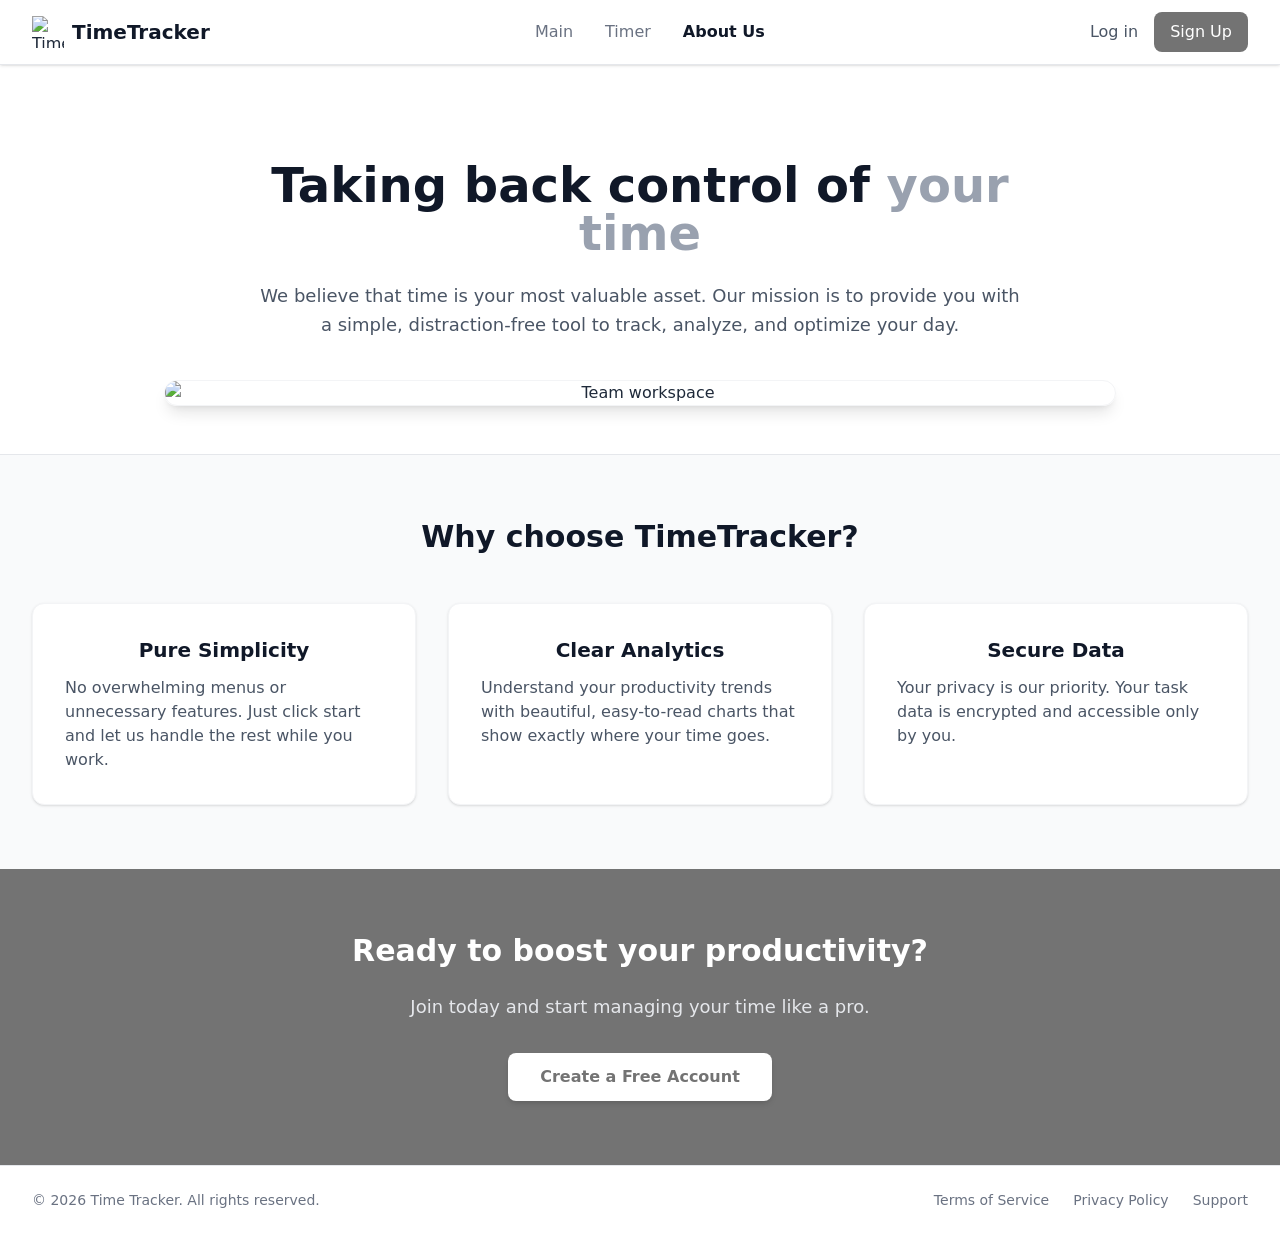
==== about.html @ df1590a4 "Adding files" ====
<!DOCTYPE html>
<html lang="en">
<head>
    <meta charset="UTF-8">
    <meta name="viewport" content="width=device-width, initial-scale=1.0">
    <title>About Us - Time Tracker</title>
    <link href="./output.css" rel="stylesheet">
</head>
<body class="bg-gray-50 flex flex-col min-h-screen text-gray-800">

    <header class="bg-white border-b border-gray-200 shadow-sm sticky top-0 z-10">
        <div class="max-w-7xl mx-auto px-4 sm:px-6 lg:px-8">
            <div class="flex justify-between items-center h-16">
                
                <div class="flex items-center gap-2 cursor-pointer">
                    <a href="index.html" class="flex items-center gap-2 hover:opacity-80 transition duration-200">
                        <img src="/src/timer.png" alt="TimeTracker" class="w-8 h-8 object-contain">
                        <span class="font-bold text-xl text-gray-900">TimeTracker</span>
                    </a>
                </div>

                <nav class="hidden md:flex space-x-8">
                    <a href="index.html" class="text-gray-500 hover:text-gray-900 font-medium transition duration-200">Main</a>
                    <a href="timer.html" class="text-gray-500 hover:text-gray-900 font-medium transition duration-200">Timer</a>
                    <a href="about.html" class="text-gray-900 font-bold transition duration-200">About Us</a>
                </nav>

                <div class="flex items-center space-x-4">
                    <a href="log_in.html" class="text-gray-600 hover:text-primary font-medium transition duration-200 hidden sm:block">Log in</a>
                    <a href="register.html" class="bg-primary text-white font-medium px-4 py-2 rounded-lg hover:bg-primaryHover transition duration-200">Sign Up</a>
                </div>

            </div>
        </div>
    </header>

    <main class="flex-grow w-full">
        
        <section class="bg-white pt-16 md:pt-24 pb-12 border-b border-gray-200 text-center px-4">
            <div class="max-w-3xl mx-auto mb-10">
                <h1 class="text-4xl md:text-5xl font-extrabold text-gray-900 mb-6">
                    Taking back control of <span class="text-gray-400">your time</span>
                </h1>
                <p class="text-lg text-gray-600 leading-relaxed">
                    We believe that time is your most valuable asset. Our mission is to provide you with a simple, distraction-free tool to track, analyze, and optimize your day.
                </p>
            </div>

            <div class="max-w-5xl mx-auto px-4 sm:px-7 lg:px-9">
                <img src="/src/bg_about.jpg" alt="Team workspace" class="w-full h-auto max-h-[500px] object-cover rounded-2xl shadow-lg border border-gray-100">
            </div>
        </section>

        <section class="max-w-7xl mx-auto px-4 sm:px-6 lg:px-8 py-16">

            <div class="text-center mb-12">
                <h2 class="text-3xl font-bold text-gray-900">Why choose TimeTracker?</h2>
            </div>
            
            <div class="grid grid-cols-1 md:grid-cols-3 gap-8">
                <div class="bg-white p-8 rounded-xl shadow-sm border border-gray-100 hover:shadow-md transition duration-200">
                    <h3 class="text-xl text-center font-bold text-gray-900 mb-3">Pure Simplicity</h3>
                    <p class="text-gray-600 text-left">No overwhelming menus or unnecessary features. Just click start and let us handle the rest while you work.</p>
                </div>
                
                <div class="bg-white p-8 rounded-xl shadow-sm border border-gray-100 hover:shadow-md transition duration-200">
                    <h3 class="text-xl text-center font-bold text-gray-900 mb-3">Clear Analytics</h3>
                    <p class="text-gray-600 text-left">Understand your productivity trends with beautiful, easy-to-read charts that show exactly where your time goes.</p>
                </div>

                <div class="bg-white p-8 rounded-xl shadow-sm border border-gray-100 hover:shadow-md transition duration-200">
                    <h3 class="text-xl font-bold text-center text-gray-900 mb-3">Secure Data</h3>
                    <p class="text-gray-600 text-left">Your privacy is our priority. Your task data is encrypted and accessible only by you.</p>
                </div>
            </div>

        </section>

        <section class="bg-primary text-white py-16 px-4 mt-auto">
            <div class="max-w-4xl mx-auto text-center">
                <h2 class="text-3xl font-bold mb-6">Ready to boost your productivity?</h2>
                <p class="text-gray-200 mb-8 text-lg">Join today and start managing your time like a pro.</p>
                <a href="register.html" class="inline-block bg-white text-primary font-bold py-3 px-8 rounded-lg hover:bg-gray-100 focus:outline-none focus:ring-4 focus:ring-gray-300 transition duration-200 shadow-md">
                    Create a Free Account
                </a>
            </div>
        </section>

    </main>

    <footer class="bg-white w-full border-t border-gray-200">
        <div class="max-w-7xl mx-auto py-6 px-4 sm:px-6 lg:px-8 flex flex-col md:flex-row justify-between items-center text-sm text-gray-500">
            <p>&copy; 2026 Time Tracker. All rights reserved.</p>
            <div class="mt-4 md:mt-0 space-x-6 flex">
                <a href="#" class="hover:text-primary transition duration-200">Terms of Service</a>
                <a href="#" class="hover:text-primary transition duration-200">Privacy Policy</a>
                <a href="#" class="hover:text-primary transition duration-200">Support</a>
            </div>
        </div>
    </footer>

</body>
</html>
---- output.css ----
/*! tailwindcss v4.2.0 | MIT License | https://tailwindcss.com */
@layer properties;
@layer theme, base, components, utilities;
@layer theme {
  :root, :host {
    --font-sans: ui-sans-serif, system-ui, sans-serif, "Apple Color Emoji",
      "Segoe UI Emoji", "Segoe UI Symbol", "Noto Color Emoji";
    --font-mono: ui-monospace, SFMono-Regular, Menlo, Monaco, Consolas, "Liberation Mono",
      "Courier New", monospace;
    --color-red-500: oklch(63.7% 0.237 25.331);
    --color-red-600: oklch(57.7% 0.245 27.325);
    --color-yellow-500: oklch(79.5% 0.184 86.047);
    --color-yellow-600: oklch(68.1% 0.162 75.834);
    --color-green-100: oklch(96.2% 0.044 156.743);
    --color-green-800: oklch(44.8% 0.119 151.328);
    --color-slate-100: oklch(96.8% 0.007 247.896);
    --color-slate-400: oklch(70.4% 0.04 256.788);
    --color-slate-600: oklch(44.6% 0.043 257.281);
    --color-slate-700: oklch(37.2% 0.044 257.287);
    --color-slate-800: oklch(27.9% 0.041 260.031);
    --color-slate-900: oklch(20.8% 0.042 265.755);
    --color-gray-50: oklch(98.5% 0.002 247.839);
    --color-gray-100: oklch(96.7% 0.003 264.542);
    --color-gray-200: oklch(92.8% 0.006 264.531);
    --color-gray-300: oklch(87.2% 0.01 258.338);
    --color-gray-400: oklch(70.7% 0.022 261.325);
    --color-gray-500: oklch(55.1% 0.027 264.364);
    --color-gray-600: oklch(44.6% 0.03 256.802);
    --color-gray-700: oklch(37.3% 0.034 259.733);
    --color-gray-800: oklch(27.8% 0.033 256.848);
    --color-gray-900: oklch(21% 0.034 264.665);
    --color-zinc-500: oklch(55.2% 0.016 285.938);
    --color-zinc-700: oklch(37% 0.013 285.805);
    --color-zinc-800: oklch(27.4% 0.006 286.033);
    --color-black: #000;
    --color-white: #fff;
    --spacing: 0.25rem;
    --container-md: 28rem;
    --container-xl: 36rem;
    --container-2xl: 42rem;
    --container-3xl: 48rem;
    --container-4xl: 56rem;
    --container-5xl: 64rem;
    --container-7xl: 80rem;
    --text-xs: 0.75rem;
    --text-xs--line-height: calc(1 / 0.75);
    --text-sm: 0.875rem;
    --text-sm--line-height: calc(1.25 / 0.875);
    --text-lg: 1.125rem;
    --text-lg--line-height: calc(1.75 / 1.125);
    --text-xl: 1.25rem;
    --text-xl--line-height: calc(1.75 / 1.25);
    --text-2xl: 1.5rem;
    --text-2xl--line-height: calc(2 / 1.5);
    --text-3xl: 1.875rem;
    --text-3xl--line-height: calc(2.25 / 1.875);
    --text-4xl: 2.25rem;
    --text-4xl--line-height: calc(2.5 / 2.25);
    --text-5xl: 3rem;
    --text-5xl--line-height: 1;
    --text-6xl: 3.75rem;
    --text-6xl--line-height: 1;
    --text-8xl: 6rem;
    --text-8xl--line-height: 1;
    --font-weight-medium: 500;
    --font-weight-semibold: 600;
    --font-weight-bold: 700;
    --font-weight-extrabold: 800;
    --tracking-wider: 0.05em;
    --leading-relaxed: 1.625;
    --radius-lg: 0.5rem;
    --radius-xl: 0.75rem;
    --radius-2xl: 1rem;
    --radius-3xl: 1.5rem;
    --drop-shadow-sm: 0 1px 2px rgb(0 0 0 / 0.15);
    --drop-shadow-lg: 0 4px 4px rgb(0 0 0 / 0.15);
    --blur-sm: 8px;
    --default-transition-duration: 150ms;
    --default-transition-timing-function: cubic-bezier(0.4, 0, 0.2, 1);
    --default-font-family: var(--font-sans);
    --default-mono-font-family: var(--font-mono);
    --color-primary: #737373;
    --color-primaryHover: #0c0a09;
  }
}
@layer base {
  *, ::after, ::before, ::backdrop, ::file-selector-button {
    box-sizing: border-box;
    margin: 0;
    padding: 0;
    border: 0 solid;
  }
  html, :host {
    line-height: 1.5;
    -webkit-text-size-adjust: 100%;
    tab-size: 4;
    font-family: var(--default-font-family, ui-sans-serif, system-ui, sans-serif, "Apple Color Emoji", "Segoe UI Emoji", "Segoe UI Symbol", "Noto Color Emoji");
    font-feature-settings: var(--default-font-feature-settings, normal);
    font-variation-settings: var(--default-font-variation-settings, normal);
    -webkit-tap-highlight-color: transparent;
  }
  hr {
    height: 0;
    color: inherit;
    border-top-width: 1px;
  }
  abbr:where([title]) {
    -webkit-text-decoration: underline dotted;
    text-decoration: underline dotted;
  }
  h1, h2, h3, h4, h5, h6 {
    font-size: inherit;
    font-weight: inherit;
  }
  a {
    color: inherit;
    -webkit-text-decoration: inherit;
    text-decoration: inherit;
  }
  b, strong {
    font-weight: bolder;
  }
  code, kbd, samp, pre {
    font-family: var(--default-mono-font-family, ui-monospace, SFMono-Regular, Menlo, Monaco, Consolas, "Liberation Mono", "Courier New", monospace);
    font-feature-settings: var(--default-mono-font-feature-settings, normal);
    font-variation-settings: var(--default-mono-font-variation-settings, normal);
    font-size: 1em;
  }
  small {
    font-size: 80%;
  }
  sub, sup {
    font-size: 75%;
    line-height: 0;
    position: relative;
    vertical-align: baseline;
  }
  sub {
    bottom: -0.25em;
  }
  sup {
    top: -0.5em;
  }
  table {
    text-indent: 0;
    border-color: inherit;
    border-collapse: collapse;
  }
  :-moz-focusring {
    outline: auto;
  }
  progress {
    vertical-align: baseline;
  }
  summary {
    display: list-item;
  }
  ol, ul, menu {
    list-style: none;
  }
  img, svg, video, canvas, audio, iframe, embed, object {
    display: block;
    vertical-align: middle;
  }
  img, video {
    max-width: 100%;
    height: auto;
  }
  button, input, select, optgroup, textarea, ::file-selector-button {
    font: inherit;
    font-feature-settings: inherit;
    font-variation-settings: inherit;
    letter-spacing: inherit;
    color: inherit;
    border-radius: 0;
    background-color: transparent;
    opacity: 1;
  }
  :where(select:is([multiple], [size])) optgroup {
    font-weight: bolder;
  }
  :where(select:is([multiple], [size])) optgroup option {
    padding-inline-start: 20px;
  }
  ::file-selector-button {
    margin-inline-end: 4px;
  }
  ::placeholder {
    opacity: 1;
  }
  @supports (not (-webkit-appearance: -apple-pay-button))  or (contain-intrinsic-size: 1px) {
    ::placeholder {
      color: currentcolor;
      @supports (color: color-mix(in lab, red, red)) {
        color: color-mix(in oklab, currentcolor 50%, transparent);
      }
    }
  }
  textarea {
    resize: vertical;
  }
  ::-webkit-search-decoration {
    -webkit-appearance: none;
  }
  ::-webkit-date-and-time-value {
    min-height: 1lh;
    text-align: inherit;
  }
  ::-webkit-datetime-edit {
    display: inline-flex;
  }
  ::-webkit-datetime-edit-fields-wrapper {
    padding: 0;
  }
  ::-webkit-datetime-edit, ::-webkit-datetime-edit-year-field, ::-webkit-datetime-edit-month-field, ::-webkit-datetime-edit-day-field, ::-webkit-datetime-edit-hour-field, ::-webkit-datetime-edit-minute-field, ::-webkit-datetime-edit-second-field, ::-webkit-datetime-edit-millisecond-field, ::-webkit-datetime-edit-meridiem-field {
    padding-block: 0;
  }
  ::-webkit-calendar-picker-indicator {
    line-height: 1;
  }
  :-moz-ui-invalid {
    box-shadow: none;
  }
  button, input:where([type="button"], [type="reset"], [type="submit"]), ::file-selector-button {
    appearance: button;
  }
  ::-webkit-inner-spin-button, ::-webkit-outer-spin-button {
    height: auto;
  }
  [hidden]:where(:not([hidden="until-found"])) {
    display: none !important;
  }
}
@layer utilities {
  .sticky {
    position: sticky;
  }
  .start {
    inset-inline-start: var(--spacing);
  }
  .end {
    inset-inline-end: var(--spacing);
  }
  .top-0 {
    top: calc(var(--spacing) * 0);
  }
  .z-10 {
    z-index: 10;
  }
  .mx-auto {
    margin-inline: auto;
  }
  .my-8 {
    margin-block: calc(var(--spacing) * 8);
  }
  .mt-1 {
    margin-top: calc(var(--spacing) * 1);
  }
  .mt-2 {
    margin-top: calc(var(--spacing) * 2);
  }
  .mt-4 {
    margin-top: calc(var(--spacing) * 4);
  }
  .mt-6 {
    margin-top: calc(var(--spacing) * 6);
  }
  .mt-8 {
    margin-top: calc(var(--spacing) * 8);
  }
  .mt-12 {
    margin-top: calc(var(--spacing) * 12);
  }
  .mt-auto {
    margin-top: auto;
  }
  .mb-2 {
    margin-bottom: calc(var(--spacing) * 2);
  }
  .mb-3 {
    margin-bottom: calc(var(--spacing) * 3);
  }
  .mb-4 {
    margin-bottom: calc(var(--spacing) * 4);
  }
  .mb-6 {
    margin-bottom: calc(var(--spacing) * 6);
  }
  .mb-8 {
    margin-bottom: calc(var(--spacing) * 8);
  }
  .mb-10 {
    margin-bottom: calc(var(--spacing) * 10);
  }
  .mb-12 {
    margin-bottom: calc(var(--spacing) * 12);
  }
  .mb-20 {
    margin-bottom: calc(var(--spacing) * 20);
  }
  .ml-2 {
    margin-left: calc(var(--spacing) * 2);
  }
  .block {
    display: block;
  }
  .flex {
    display: flex;
  }
  .grid {
    display: grid;
  }
  .hidden {
    display: none;
  }
  .inline-block {
    display: inline-block;
  }
  .inline-flex {
    display: inline-flex;
  }
  .table {
    display: table;
  }
  .h-4 {
    height: calc(var(--spacing) * 4);
  }
  .h-5 {
    height: calc(var(--spacing) * 5);
  }
  .h-8 {
    height: calc(var(--spacing) * 8);
  }
  .h-12 {
    height: calc(var(--spacing) * 12);
  }
  .h-16 {
    height: calc(var(--spacing) * 16);
  }
  .h-24 {
    height: calc(var(--spacing) * 24);
  }
  .h-32 {
    height: calc(var(--spacing) * 32);
  }
  .h-64 {
    height: calc(var(--spacing) * 64);
  }
  .h-auto {
    height: auto;
  }
  .h-full {
    height: 100%;
  }
  .max-h-\[400px\] {
    max-height: 400px;
  }
  .max-h-\[500px\] {
    max-height: 500px;
  }
  .max-h-\[600px\] {
    max-height: 600px;
  }
  .max-h-\[700px\] {
    max-height: 700px;
  }
  .min-h-\[300px\] {
    min-height: 300px;
  }
  .min-h-\[400px\] {
    min-height: 400px;
  }
  .min-h-screen {
    min-height: 100vh;
  }
  .w-1 {
    width: calc(var(--spacing) * 1);
  }
  .w-1\/3 {
    width: calc(1 / 3 * 100%);
  }
  .w-4 {
    width: calc(var(--spacing) * 4);
  }
  .w-8 {
    width: calc(var(--spacing) * 8);
  }
  .w-12 {
    width: calc(var(--spacing) * 12);
  }
  .w-24 {
    width: calc(var(--spacing) * 24);
  }
  .w-32 {
    width: calc(var(--spacing) * 32);
  }
  .w-full {
    width: 100%;
  }
  .max-w-2xl {
    max-width: var(--container-2xl);
  }
  .max-w-3xl {
    max-width: var(--container-3xl);
  }
  .max-w-4xl {
    max-width: var(--container-4xl);
  }
  .max-w-5xl {
    max-width: var(--container-5xl);
  }
  .max-w-7xl {
    max-width: var(--container-7xl);
  }
  .max-w-md {
    max-width: var(--container-md);
  }
  .max-w-xl {
    max-width: var(--container-xl);
  }
  .flex-shrink {
    flex-shrink: 1;
  }
  .flex-shrink-0 {
    flex-shrink: 0;
  }
  .flex-grow {
    flex-grow: 1;
  }
  .border-collapse {
    border-collapse: collapse;
  }
  .cursor-pointer {
    cursor: pointer;
  }
  .resize {
    resize: both;
  }
  .grid-cols-1 {
    grid-template-columns: repeat(1, minmax(0, 1fr));
  }
  .flex-col {
    flex-direction: column;
  }
  .items-center {
    align-items: center;
  }
  .items-start {
    align-items: flex-start;
  }
  .items-stretch {
    align-items: stretch;
  }
  .justify-between {
    justify-content: space-between;
  }
  .justify-center {
    justify-content: center;
  }
  .gap-2 {
    gap: calc(var(--spacing) * 2);
  }
  .gap-4 {
    gap: calc(var(--spacing) * 4);
  }
  .gap-6 {
    gap: calc(var(--spacing) * 6);
  }
  .gap-8 {
    gap: calc(var(--spacing) * 8);
  }
  .gap-12 {
    gap: calc(var(--spacing) * 12);
  }
  .space-x-4 {
    :where(& > :not(:last-child)) {
      --tw-space-x-reverse: 0;
      margin-inline-start: calc(calc(var(--spacing) * 4) * var(--tw-space-x-reverse));
      margin-inline-end: calc(calc(var(--spacing) * 4) * calc(1 - var(--tw-space-x-reverse)));
    }
  }
  .space-x-6 {
    :where(& > :not(:last-child)) {
      --tw-space-x-reverse: 0;
      margin-inline-start: calc(calc(var(--spacing) * 6) * var(--tw-space-x-reverse));
      margin-inline-end: calc(calc(var(--spacing) * 6) * calc(1 - var(--tw-space-x-reverse)));
    }
  }
  .space-x-8 {
    :where(& > :not(:last-child)) {
      --tw-space-x-reverse: 0;
      margin-inline-start: calc(calc(var(--spacing) * 8) * var(--tw-space-x-reverse));
      margin-inline-end: calc(calc(var(--spacing) * 8) * calc(1 - var(--tw-space-x-reverse)));
    }
  }
  .overflow-hidden {
    overflow: hidden;
  }
  .overflow-x-auto {
    overflow-x: auto;
  }
  .rounded {
    border-radius: 0.25rem;
  }
  .rounded-2xl {
    border-radius: var(--radius-2xl);
  }
  .rounded-3xl {
    border-radius: var(--radius-3xl);
  }
  .rounded-full {
    border-radius: calc(infinity * 1px);
  }
  .rounded-lg {
    border-radius: var(--radius-lg);
  }
  .rounded-xl {
    border-radius: var(--radius-xl);
  }
  .border {
    border-style: var(--tw-border-style);
    border-width: 1px;
  }
  .border-4 {
    border-style: var(--tw-border-style);
    border-width: 4px;
  }
  .border-t {
    border-top-style: var(--tw-border-style);
    border-top-width: 1px;
  }
  .border-b {
    border-bottom-style: var(--tw-border-style);
    border-bottom-width: 1px;
  }
  .border-none {
    --tw-border-style: none;
    border-style: none;
  }
  .border-black {
    border-color: var(--color-black);
  }
  .border-gray-100 {
    border-color: var(--color-gray-100);
  }
  .border-gray-200 {
    border-color: var(--color-gray-200);
  }
  .border-gray-300 {
    border-color: var(--color-gray-300);
  }
  .border-gray-600 {
    border-color: var(--color-gray-600);
  }
  .border-gray-800 {
    border-color: var(--color-gray-800);
  }
  .border-red-500 {
    border-color: var(--color-red-500);
  }
  .border-red-500\/50 {
    border-color: color-mix(in srgb, oklch(63.7% 0.237 25.331) 50%, transparent);
    @supports (color: color-mix(in lab, red, red)) {
      border-color: color-mix(in oklab, var(--color-red-500) 50%, transparent);
    }
  }
  .border-slate-600 {
    border-color: var(--color-slate-600);
  }
  .border-slate-700 {
    border-color: var(--color-slate-700);
  }
  .border-slate-800 {
    border-color: var(--color-slate-800);
  }
  .border-white {
    border-color: var(--color-white);
  }
  .border-white\/50 {
    border-color: color-mix(in srgb, #fff 50%, transparent);
    @supports (color: color-mix(in lab, red, red)) {
      border-color: color-mix(in oklab, var(--color-white) 50%, transparent);
    }
  }
  .border-zinc-500 {
    border-color: var(--color-zinc-500);
  }
  .border-zinc-700 {
    border-color: var(--color-zinc-700);
  }
  .border-zinc-800 {
    border-color: var(--color-zinc-800);
  }
  .bg-black {
    background-color: var(--color-black);
  }
  .bg-gray-50 {
    background-color: var(--color-gray-50);
  }
  .bg-gray-100 {
    background-color: var(--color-gray-100);
  }
  .bg-gray-200 {
    background-color: var(--color-gray-200);
  }
  .bg-gray-300 {
    background-color: var(--color-gray-300);
  }
  .bg-gray-500 {
    background-color: var(--color-gray-500);
  }
  .bg-gray-700 {
    background-color: var(--color-gray-700);
  }
  .bg-gray-800 {
    background-color: var(--color-gray-800);
  }
  .bg-green-100 {
    background-color: var(--color-green-100);
  }
  .bg-primary {
    background-color: var(--color-primary);
  }
  .bg-red-500 {
    background-color: var(--color-red-500);
  }
  .bg-red-500\/10 {
    background-color: color-mix(in srgb, oklch(63.7% 0.237 25.331) 10%, transparent);
    @supports (color: color-mix(in lab, red, red)) {
      background-color: color-mix(in oklab, var(--color-red-500) 10%, transparent);
    }
  }
  .bg-slate-800 {
    background-color: var(--color-slate-800);
  }
  .bg-slate-900 {
    background-color: var(--color-slate-900);
  }
  .bg-white {
    background-color: var(--color-white);
  }
  .bg-white\/40 {
    background-color: color-mix(in srgb, #fff 40%, transparent);
    @supports (color: color-mix(in lab, red, red)) {
      background-color: color-mix(in oklab, var(--color-white) 40%, transparent);
    }
  }
  .bg-yellow-500 {
    background-color: var(--color-yellow-500);
  }
  .bg-cover {
    background-size: cover;
  }
  .bg-fixed {
    background-attachment: fixed;
  }
  .bg-center {
    background-position: center;
  }
  .bg-no-repeat {
    background-repeat: no-repeat;
  }
  .object-contain {
    object-fit: contain;
  }
  .object-cover {
    object-fit: cover;
  }
  .p-4 {
    padding: calc(var(--spacing) * 4);
  }
  .p-6 {
    padding: calc(var(--spacing) * 6);
  }
  .p-8 {
    padding: calc(var(--spacing) * 8);
  }
  .p-10 {
    padding: calc(var(--spacing) * 10);
  }
  .px-2 {
    padding-inline: calc(var(--spacing) * 2);
  }
  .px-2\.5 {
    padding-inline: calc(var(--spacing) * 2.5);
  }
  .px-4 {
    padding-inline: calc(var(--spacing) * 4);
  }
  .px-6 {
    padding-inline: calc(var(--spacing) * 6);
  }
  .px-8 {
    padding-inline: calc(var(--spacing) * 8);
  }
  .px-10 {
    padding-inline: calc(var(--spacing) * 10);
  }
  .py-0 {
    padding-block: calc(var(--spacing) * 0);
  }
  .py-0\.5 {
    padding-block: calc(var(--spacing) * 0.5);
  }
  .py-2 {
    padding-block: calc(var(--spacing) * 2);
  }
  .py-2\.5 {
    padding-block: calc(var(--spacing) * 2.5);
  }
  .py-3 {
    padding-block: calc(var(--spacing) * 3);
  }
  .py-4 {
    padding-block: calc(var(--spacing) * 4);
  }
  .py-5 {
    padding-block: calc(var(--spacing) * 5);
  }
  .py-6 {
    padding-block: calc(var(--spacing) * 6);
  }
  .py-8 {
    padding-block: calc(var(--spacing) * 8);
  }
  .py-10 {
    padding-block: calc(var(--spacing) * 10);
  }
  .py-12 {
    padding-block: calc(var(--spacing) * 12);
  }
  .py-16 {
    padding-block: calc(var(--spacing) * 16);
  }
  .pt-16 {
    padding-top: calc(var(--spacing) * 16);
  }
  .pb-12 {
    padding-bottom: calc(var(--spacing) * 12);
  }
  .text-center {
    text-align: center;
  }
  .text-left {
    text-align: left;
  }
  .text-right {
    text-align: right;
  }
  .font-mono {
    font-family: var(--font-mono);
  }
  .text-2xl {
    font-size: var(--text-2xl);
    line-height: var(--tw-leading, var(--text-2xl--line-height));
  }
  .text-3xl {
    font-size: var(--text-3xl);
    line-height: var(--tw-leading, var(--text-3xl--line-height));
  }
  .text-4xl {
    font-size: var(--text-4xl);
    line-height: var(--tw-leading, var(--text-4xl--line-height));
  }
  .text-6xl {
    font-size: var(--text-6xl);
    line-height: var(--tw-leading, var(--text-6xl--line-height));
  }
  .text-lg {
    font-size: var(--text-lg);
    line-height: var(--tw-leading, var(--text-lg--line-height));
  }
  .text-sm {
    font-size: var(--text-sm);
    line-height: var(--tw-leading, var(--text-sm--line-height));
  }
  .text-xl {
    font-size: var(--text-xl);
    line-height: var(--tw-leading, var(--text-xl--line-height));
  }
  .text-xs {
    font-size: var(--text-xs);
    line-height: var(--tw-leading, var(--text-xs--line-height));
  }
  .leading-relaxed {
    --tw-leading: var(--leading-relaxed);
    line-height: var(--leading-relaxed);
  }
  .font-bold {
    --tw-font-weight: var(--font-weight-bold);
    font-weight: var(--font-weight-bold);
  }
  .font-extrabold {
    --tw-font-weight: var(--font-weight-extrabold);
    font-weight: var(--font-weight-extrabold);
  }
  .font-medium {
    --tw-font-weight: var(--font-weight-medium);
    font-weight: var(--font-weight-medium);
  }
  .font-semibold {
    --tw-font-weight: var(--font-weight-semibold);
    font-weight: var(--font-weight-semibold);
  }
  .tracking-wider {
    --tw-tracking: var(--tracking-wider);
    letter-spacing: var(--tracking-wider);
  }
  .whitespace-nowrap {
    white-space: nowrap;
  }
  .text-black {
    color: var(--color-black);
  }
  .text-gray-200 {
    color: var(--color-gray-200);
  }
  .text-gray-400 {
    color: var(--color-gray-400);
  }
  .text-gray-500 {
    color: var(--color-gray-500);
  }
  .text-gray-600 {
    color: var(--color-gray-600);
  }
  .text-gray-700 {
    color: var(--color-gray-700);
  }
  .text-gray-800 {
    color: var(--color-gray-800);
  }
  .text-gray-900 {
    color: var(--color-gray-900);
  }
  .text-green-800 {
    color: var(--color-green-800);
  }
  .text-primary {
    color: var(--color-primary);
  }
  .text-red-500 {
    color: var(--color-red-500);
  }
  .text-slate-100 {
    color: var(--color-slate-100);
  }
  .text-white {
    color: var(--color-white);
  }
  .uppercase {
    text-transform: uppercase;
  }
  .underline {
    text-decoration-line: underline;
  }
  .placeholder-gray-500 {
    &::placeholder {
      color: var(--color-gray-500);
    }
  }
  .placeholder-slate-400 {
    &::placeholder {
      color: var(--color-slate-400);
    }
  }
  .shadow-2xl {
    --tw-shadow: 0 25px 50px -12px var(--tw-shadow-color, rgb(0 0 0 / 0.25));
    box-shadow: var(--tw-inset-shadow), var(--tw-inset-ring-shadow), var(--tw-ring-offset-shadow), var(--tw-ring-shadow), var(--tw-shadow);
  }
  .shadow-\[0_0_20px_rgba\(79\,70\,229\,0\.4\)\] {
    --tw-shadow: 0 0 20px var(--tw-shadow-color, rgba(79,70,229,0.4));
    box-shadow: var(--tw-inset-shadow), var(--tw-inset-ring-shadow), var(--tw-ring-offset-shadow), var(--tw-ring-shadow), var(--tw-shadow);
  }
  .shadow-\[0_0_20px_rgba\(255\,255\,255\,0\.1\)\] {
    --tw-shadow: 0 0 20px var(--tw-shadow-color, rgba(255,255,255,0.1));
    box-shadow: var(--tw-inset-shadow), var(--tw-inset-ring-shadow), var(--tw-ring-offset-shadow), var(--tw-ring-shadow), var(--tw-shadow);
  }
  .shadow-lg {
    --tw-shadow: 0 10px 15px -3px var(--tw-shadow-color, rgb(0 0 0 / 0.1)), 0 4px 6px -4px var(--tw-shadow-color, rgb(0 0 0 / 0.1));
    box-shadow: var(--tw-inset-shadow), var(--tw-inset-ring-shadow), var(--tw-ring-offset-shadow), var(--tw-ring-shadow), var(--tw-shadow);
  }
  .shadow-md {
    --tw-shadow: 0 4px 6px -1px var(--tw-shadow-color, rgb(0 0 0 / 0.1)), 0 2px 4px -2px var(--tw-shadow-color, rgb(0 0 0 / 0.1));
    box-shadow: var(--tw-inset-shadow), var(--tw-inset-ring-shadow), var(--tw-ring-offset-shadow), var(--tw-ring-shadow), var(--tw-shadow);
  }
  .shadow-sm {
    --tw-shadow: 0 1px 3px 0 var(--tw-shadow-color, rgb(0 0 0 / 0.1)), 0 1px 2px -1px var(--tw-shadow-color, rgb(0 0 0 / 0.1));
    box-shadow: var(--tw-inset-shadow), var(--tw-inset-ring-shadow), var(--tw-ring-offset-shadow), var(--tw-ring-shadow), var(--tw-shadow);
  }
  .shadow-xl {
    --tw-shadow: 0 20px 25px -5px var(--tw-shadow-color, rgb(0 0 0 / 0.1)), 0 8px 10px -6px var(--tw-shadow-color, rgb(0 0 0 / 0.1));
    box-shadow: var(--tw-inset-shadow), var(--tw-inset-ring-shadow), var(--tw-ring-offset-shadow), var(--tw-ring-shadow), var(--tw-shadow);
  }
  .outline {
    outline-style: var(--tw-outline-style);
    outline-width: 1px;
  }
  .drop-shadow-lg {
    --tw-drop-shadow-size: drop-shadow(0 4px 4px var(--tw-drop-shadow-color, rgb(0 0 0 / 0.15)));
    --tw-drop-shadow: drop-shadow(var(--drop-shadow-lg));
    filter: var(--tw-blur,) var(--tw-brightness,) var(--tw-contrast,) var(--tw-grayscale,) var(--tw-hue-rotate,) var(--tw-invert,) var(--tw-saturate,) var(--tw-sepia,) var(--tw-drop-shadow,);
  }
  .drop-shadow-sm {
    --tw-drop-shadow-size: drop-shadow(0 1px 2px var(--tw-drop-shadow-color, rgb(0 0 0 / 0.15)));
    --tw-drop-shadow: drop-shadow(var(--drop-shadow-sm));
    filter: var(--tw-blur,) var(--tw-brightness,) var(--tw-contrast,) var(--tw-grayscale,) var(--tw-hue-rotate,) var(--tw-invert,) var(--tw-saturate,) var(--tw-sepia,) var(--tw-drop-shadow,);
  }
  .filter {
    filter: var(--tw-blur,) var(--tw-brightness,) var(--tw-contrast,) var(--tw-grayscale,) var(--tw-hue-rotate,) var(--tw-invert,) var(--tw-saturate,) var(--tw-sepia,) var(--tw-drop-shadow,);
  }
  .backdrop-blur-sm {
    --tw-backdrop-blur: blur(var(--blur-sm));
    -webkit-backdrop-filter: var(--tw-backdrop-blur,) var(--tw-backdrop-brightness,) var(--tw-backdrop-contrast,) var(--tw-backdrop-grayscale,) var(--tw-backdrop-hue-rotate,) var(--tw-backdrop-invert,) var(--tw-backdrop-opacity,) var(--tw-backdrop-saturate,) var(--tw-backdrop-sepia,);
    backdrop-filter: var(--tw-backdrop-blur,) var(--tw-backdrop-brightness,) var(--tw-backdrop-contrast,) var(--tw-backdrop-grayscale,) var(--tw-backdrop-hue-rotate,) var(--tw-backdrop-invert,) var(--tw-backdrop-opacity,) var(--tw-backdrop-saturate,) var(--tw-backdrop-sepia,);
  }
  .backdrop-filter {
    -webkit-backdrop-filter: var(--tw-backdrop-blur,) var(--tw-backdrop-brightness,) var(--tw-backdrop-contrast,) var(--tw-backdrop-grayscale,) var(--tw-backdrop-hue-rotate,) var(--tw-backdrop-invert,) var(--tw-backdrop-opacity,) var(--tw-backdrop-saturate,) var(--tw-backdrop-sepia,);
    backdrop-filter: var(--tw-backdrop-blur,) var(--tw-backdrop-brightness,) var(--tw-backdrop-contrast,) var(--tw-backdrop-grayscale,) var(--tw-backdrop-hue-rotate,) var(--tw-backdrop-invert,) var(--tw-backdrop-opacity,) var(--tw-backdrop-saturate,) var(--tw-backdrop-sepia,);
  }
  .transition {
    transition-property: color, background-color, border-color, outline-color, text-decoration-color, fill, stroke, --tw-gradient-from, --tw-gradient-via, --tw-gradient-to, opacity, box-shadow, transform, translate, scale, rotate, filter, -webkit-backdrop-filter, backdrop-filter, display, content-visibility, overlay, pointer-events;
    transition-timing-function: var(--tw-ease, var(--default-transition-timing-function));
    transition-duration: var(--tw-duration, var(--default-transition-duration));
  }
  .transition-all {
    transition-property: all;
    transition-timing-function: var(--tw-ease, var(--default-transition-timing-function));
    transition-duration: var(--tw-duration, var(--default-transition-duration));
  }
  .duration-200 {
    --tw-duration: 200ms;
    transition-duration: 200ms;
  }
  .duration-300 {
    --tw-duration: 300ms;
    transition-duration: 300ms;
  }
  .hover\:border-white {
    &:hover {
      @media (hover: hover) {
        border-color: var(--color-white);
      }
    }
  }
  .hover\:bg-gray-50 {
    &:hover {
      @media (hover: hover) {
        background-color: var(--color-gray-50);
      }
    }
  }
  .hover\:bg-gray-100 {
    &:hover {
      @media (hover: hover) {
        background-color: var(--color-gray-100);
      }
    }
  }
  .hover\:bg-gray-200 {
    &:hover {
      @media (hover: hover) {
        background-color: var(--color-gray-200);
      }
    }
  }
  .hover\:bg-gray-900 {
    &:hover {
      @media (hover: hover) {
        background-color: var(--color-gray-900);
      }
    }
  }
  .hover\:bg-primaryHover {
    &:hover {
      @media (hover: hover) {
        background-color: var(--color-primaryHover);
      }
    }
  }
  .hover\:bg-red-500 {
    &:hover {
      @media (hover: hover) {
        background-color: var(--color-red-500);
      }
    }
  }
  .hover\:bg-red-600 {
    &:hover {
      @media (hover: hover) {
        background-color: var(--color-red-600);
      }
    }
  }
  .hover\:bg-white {
    &:hover {
      @media (hover: hover) {
        background-color: var(--color-white);
      }
    }
  }
  .hover\:bg-yellow-600 {
    &:hover {
      @media (hover: hover) {
        background-color: var(--color-yellow-600);
      }
    }
  }
  .hover\:text-black {
    &:hover {
      @media (hover: hover) {
        color: var(--color-black);
      }
    }
  }
  .hover\:text-gray-900 {
    &:hover {
      @media (hover: hover) {
        color: var(--color-gray-900);
      }
    }
  }
  .hover\:text-primary {
    &:hover {
      @media (hover: hover) {
        color: var(--color-primary);
      }
    }
  }
  .hover\:text-red-600 {
    &:hover {
      @media (hover: hover) {
        color: var(--color-red-600);
      }
    }
  }
  .hover\:text-white {
    &:hover {
      @media (hover: hover) {
        color: var(--color-white);
      }
    }
  }
  .hover\:underline {
    &:hover {
      @media (hover: hover) {
        text-decoration-line: underline;
      }
    }
  }
  .hover\:opacity-80 {
    &:hover {
      @media (hover: hover) {
        opacity: 80%;
      }
    }
  }
  .hover\:shadow-\[0_0_25px_rgba\(255\,255\,255\,0\.2\)\] {
    &:hover {
      @media (hover: hover) {
        --tw-shadow: 0 0 25px var(--tw-shadow-color, rgba(255,255,255,0.2));
        box-shadow: var(--tw-inset-shadow), var(--tw-inset-ring-shadow), var(--tw-ring-offset-shadow), var(--tw-ring-shadow), var(--tw-shadow);
      }
    }
  }
  .hover\:shadow-\[0_0_30px_rgba\(79\,70\,229\,0\.6\)\] {
    &:hover {
      @media (hover: hover) {
        --tw-shadow: 0 0 30px var(--tw-shadow-color, rgba(79,70,229,0.6));
        box-shadow: var(--tw-inset-shadow), var(--tw-inset-ring-shadow), var(--tw-ring-offset-shadow), var(--tw-ring-shadow), var(--tw-shadow);
      }
    }
  }
  .hover\:shadow-lg {
    &:hover {
      @media (hover: hover) {
        --tw-shadow: 0 10px 15px -3px var(--tw-shadow-color, rgb(0 0 0 / 0.1)), 0 4px 6px -4px var(--tw-shadow-color, rgb(0 0 0 / 0.1));
        box-shadow: var(--tw-inset-shadow), var(--tw-inset-ring-shadow), var(--tw-ring-offset-shadow), var(--tw-ring-shadow), var(--tw-shadow);
      }
    }
  }
  .hover\:shadow-md {
    &:hover {
      @media (hover: hover) {
        --tw-shadow: 0 4px 6px -1px var(--tw-shadow-color, rgb(0 0 0 / 0.1)), 0 2px 4px -2px var(--tw-shadow-color, rgb(0 0 0 / 0.1));
        box-shadow: var(--tw-inset-shadow), var(--tw-inset-ring-shadow), var(--tw-ring-offset-shadow), var(--tw-ring-shadow), var(--tw-shadow);
      }
    }
  }
  .focus\:border-transparent {
    &:focus {
      border-color: transparent;
    }
  }
  .focus\:ring-2 {
    &:focus {
      --tw-ring-shadow: var(--tw-ring-inset,) 0 0 0 calc(2px + var(--tw-ring-offset-width)) var(--tw-ring-color, currentcolor);
      box-shadow: var(--tw-inset-shadow), var(--tw-inset-ring-shadow), var(--tw-ring-offset-shadow), var(--tw-ring-shadow), var(--tw-shadow);
    }
  }
  .focus\:ring-3 {
    &:focus {
      --tw-ring-shadow: var(--tw-ring-inset,) 0 0 0 calc(3px + var(--tw-ring-offset-width)) var(--tw-ring-color, currentcolor);
      box-shadow: var(--tw-inset-shadow), var(--tw-inset-ring-shadow), var(--tw-ring-offset-shadow), var(--tw-ring-shadow), var(--tw-shadow);
    }
  }
  .focus\:ring-4 {
    &:focus {
      --tw-ring-shadow: var(--tw-ring-inset,) 0 0 0 calc(4px + var(--tw-ring-offset-width)) var(--tw-ring-color, currentcolor);
      box-shadow: var(--tw-inset-shadow), var(--tw-inset-ring-shadow), var(--tw-ring-offset-shadow), var(--tw-ring-shadow), var(--tw-shadow);
    }
  }
  .focus\:ring-gray-200 {
    &:focus {
      --tw-ring-color: var(--color-gray-200);
    }
  }
  .focus\:ring-gray-300 {
    &:focus {
      --tw-ring-color: var(--color-gray-300);
    }
  }
  .focus\:ring-gray-400 {
    &:focus {
      --tw-ring-color: var(--color-gray-400);
    }
  }
  .focus\:ring-primary {
    &:focus {
      --tw-ring-color: var(--color-primary);
    }
  }
  .focus\:ring-offset-2 {
    &:focus {
      --tw-ring-offset-width: 2px;
      --tw-ring-offset-shadow: var(--tw-ring-inset,) 0 0 0 var(--tw-ring-offset-width) var(--tw-ring-offset-color);
    }
  }
  .focus\:outline-none {
    &:focus {
      --tw-outline-style: none;
      outline-style: none;
    }
  }
  .sm\:block {
    @media (width >= 40rem) {
      display: block;
    }
  }
  .sm\:w-1\/4 {
    @media (width >= 40rem) {
      width: calc(1 / 4 * 100%);
    }
  }
  .sm\:flex-row {
    @media (width >= 40rem) {
      flex-direction: row;
    }
  }
  .sm\:px-6 {
    @media (width >= 40rem) {
      padding-inline: calc(var(--spacing) * 6);
    }
  }
  .sm\:px-7 {
    @media (width >= 40rem) {
      padding-inline: calc(var(--spacing) * 7);
    }
  }
  .sm\:px-8 {
    @media (width >= 40rem) {
      padding-inline: calc(var(--spacing) * 8);
    }
  }
  .sm\:px-9 {
    @media (width >= 40rem) {
      padding-inline: calc(var(--spacing) * 9);
    }
  }
  .md\:mt-0 {
    @media (width >= 48rem) {
      margin-top: calc(var(--spacing) * 0);
    }
  }
  .md\:flex {
    @media (width >= 48rem) {
      display: flex;
    }
  }
  .md\:h-80 {
    @media (width >= 48rem) {
      height: calc(var(--spacing) * 80);
    }
  }
  .md\:min-h-0 {
    @media (width >= 48rem) {
      min-height: calc(var(--spacing) * 0);
    }
  }
  .md\:w-1\/2 {
    @media (width >= 48rem) {
      width: calc(1 / 2 * 100%);
    }
  }
  .md\:grid-cols-3 {
    @media (width >= 48rem) {
      grid-template-columns: repeat(3, minmax(0, 1fr));
    }
  }
  .md\:grid-cols-4 {
    @media (width >= 48rem) {
      grid-template-columns: repeat(4, minmax(0, 1fr));
    }
  }
  .md\:flex-row {
    @media (width >= 48rem) {
      flex-direction: row;
    }
  }
  .md\:py-24 {
    @media (width >= 48rem) {
      padding-block: calc(var(--spacing) * 24);
    }
  }
  .md\:pt-24 {
    @media (width >= 48rem) {
      padding-top: calc(var(--spacing) * 24);
    }
  }
  .md\:text-5xl {
    @media (width >= 48rem) {
      font-size: var(--text-5xl);
      line-height: var(--tw-leading, var(--text-5xl--line-height));
    }
  }
  .md\:text-8xl {
    @media (width >= 48rem) {
      font-size: var(--text-8xl);
      line-height: var(--tw-leading, var(--text-8xl--line-height));
    }
  }
  .md\:text-xl {
    @media (width >= 48rem) {
      font-size: var(--text-xl);
      line-height: var(--tw-leading, var(--text-xl--line-height));
    }
  }
  .lg\:col-span-1 {
    @media (width >= 64rem) {
      grid-column: span 1 / span 1;
    }
  }
  .lg\:col-span-2 {
    @media (width >= 64rem) {
      grid-column: span 2 / span 2;
    }
  }
  .lg\:grid-cols-3 {
    @media (width >= 64rem) {
      grid-template-columns: repeat(3, minmax(0, 1fr));
    }
  }
  .lg\:px-8 {
    @media (width >= 64rem) {
      padding-inline: calc(var(--spacing) * 8);
    }
  }
  .lg\:px-9 {
    @media (width >= 64rem) {
      padding-inline: calc(var(--spacing) * 9);
    }
  }
  .lg\:px-10 {
    @media (width >= 64rem) {
      padding-inline: calc(var(--spacing) * 10);
    }
  }
  .lg\:px-11 {
    @media (width >= 64rem) {
      padding-inline: calc(var(--spacing) * 11);
    }
  }
}
@property --tw-space-x-reverse {
  syntax: "*";
  inherits: false;
  initial-value: 0;
}
@property --tw-border-style {
  syntax: "*";
  inherits: false;
  initial-value: solid;
}
@property --tw-leading {
  syntax: "*";
  inherits: false;
}
@property --tw-font-weight {
  syntax: "*";
  inherits: false;
}
@property --tw-tracking {
  syntax: "*";
  inherits: false;
}
@property --tw-shadow {
  syntax: "*";
  inherits: false;
  initial-value: 0 0 #0000;
}
@property --tw-shadow-color {
  syntax: "*";
  inherits: false;
}
@property --tw-shadow-alpha {
  syntax: "<percentage>";
  inherits: false;
  initial-value: 100%;
}
@property --tw-inset-shadow {
  syntax: "*";
  inherits: false;
  initial-value: 0 0 #0000;
}
@property --tw-inset-shadow-color {
  syntax: "*";
  inherits: false;
}
@property --tw-inset-shadow-alpha {
  syntax: "<percentage>";
  inherits: false;
  initial-value: 100%;
}
@property --tw-ring-color {
  syntax: "*";
  inherits: false;
}
@property --tw-ring-shadow {
  syntax: "*";
  inherits: false;
  initial-value: 0 0 #0000;
}
@property --tw-inset-ring-color {
  syntax: "*";
  inherits: false;
}
@property --tw-inset-ring-shadow {
  syntax: "*";
  inherits: false;
  initial-value: 0 0 #0000;
}
@property --tw-ring-inset {
  syntax: "*";
  inherits: false;
}
@property --tw-ring-offset-width {
  syntax: "<length>";
  inherits: false;
  initial-value: 0px;
}
@property --tw-ring-offset-color {
  syntax: "*";
  inherits: false;
  initial-value: #fff;
}
@property --tw-ring-offset-shadow {
  syntax: "*";
  inherits: false;
  initial-value: 0 0 #0000;
}
@property --tw-outline-style {
  syntax: "*";
  inherits: false;
  initial-value: solid;
}
@property --tw-blur {
  syntax: "*";
  inherits: false;
}
@property --tw-brightness {
  syntax: "*";
  inherits: false;
}
@property --tw-contrast {
  syntax: "*";
  inherits: false;
}
@property --tw-grayscale {
  syntax: "*";
  inherits: false;
}
@property --tw-hue-rotate {
  syntax: "*";
  inherits: false;
}
@property --tw-invert {
  syntax: "*";
  inherits: false;
}
@property --tw-opacity {
  syntax: "*";
  inherits: false;
}
@property --tw-saturate {
  syntax: "*";
  inherits: false;
}
@property --tw-sepia {
  syntax: "*";
  inherits: false;
}
@property --tw-drop-shadow {
  syntax: "*";
  inherits: false;
}
@property --tw-drop-shadow-color {
  syntax: "*";
  inherits: false;
}
@property --tw-drop-shadow-alpha {
  syntax: "<percentage>";
  inherits: false;
  initial-value: 100%;
}
@property --tw-drop-shadow-size {
  syntax: "*";
  inherits: false;
}
@property --tw-backdrop-blur {
  syntax: "*";
  inherits: false;
}
@property --tw-backdrop-brightness {
  syntax: "*";
  inherits: false;
}
@property --tw-backdrop-contrast {
  syntax: "*";
  inherits: false;
}
@property --tw-backdrop-grayscale {
  syntax: "*";
  inherits: false;
}
@property --tw-backdrop-hue-rotate {
  syntax: "*";
  inherits: false;
}
@property --tw-backdrop-invert {
  syntax: "*";
  inherits: false;
}
@property --tw-backdrop-opacity {
  syntax: "*";
  inherits: false;
}
@property --tw-backdrop-saturate {
  syntax: "*";
  inherits: false;
}
@property --tw-backdrop-sepia {
  syntax: "*";
  inherits: false;
}
@property --tw-duration {
  syntax: "*";
  inherits: false;
}
@layer properties {
  @supports ((-webkit-hyphens: none) and (not (margin-trim: inline))) or ((-moz-orient: inline) and (not (color:rgb(from red r g b)))) {
    *, ::before, ::after, ::backdrop {
      --tw-space-x-reverse: 0;
      --tw-border-style: solid;
      --tw-leading: initial;
      --tw-font-weight: initial;
      --tw-tracking: initial;
      --tw-shadow: 0 0 #0000;
      --tw-shadow-color: initial;
      --tw-shadow-alpha: 100%;
      --tw-inset-shadow: 0 0 #0000;
      --tw-inset-shadow-color: initial;
      --tw-inset-shadow-alpha: 100%;
      --tw-ring-color: initial;
      --tw-ring-shadow: 0 0 #0000;
      --tw-inset-ring-color: initial;
      --tw-inset-ring-shadow: 0 0 #0000;
      --tw-ring-inset: initial;
      --tw-ring-offset-width: 0px;
      --tw-ring-offset-color: #fff;
      --tw-ring-offset-shadow: 0 0 #0000;
      --tw-outline-style: solid;
      --tw-blur: initial;
      --tw-brightness: initial;
      --tw-contrast: initial;
      --tw-grayscale: initial;
      --tw-hue-rotate: initial;
      --tw-invert: initial;
      --tw-opacity: initial;
      --tw-saturate: initial;
      --tw-sepia: initial;
      --tw-drop-shadow: initial;
      --tw-drop-shadow-color: initial;
      --tw-drop-shadow-alpha: 100%;
      --tw-drop-shadow-size: initial;
      --tw-backdrop-blur: initial;
      --tw-backdrop-brightness: initial;
      --tw-backdrop-contrast: initial;
      --tw-backdrop-grayscale: initial;
      --tw-backdrop-hue-rotate: initial;
      --tw-backdrop-invert: initial;
      --tw-backdrop-opacity: initial;
      --tw-backdrop-saturate: initial;
      --tw-backdrop-sepia: initial;
      --tw-duration: initial;
    }
  }
}
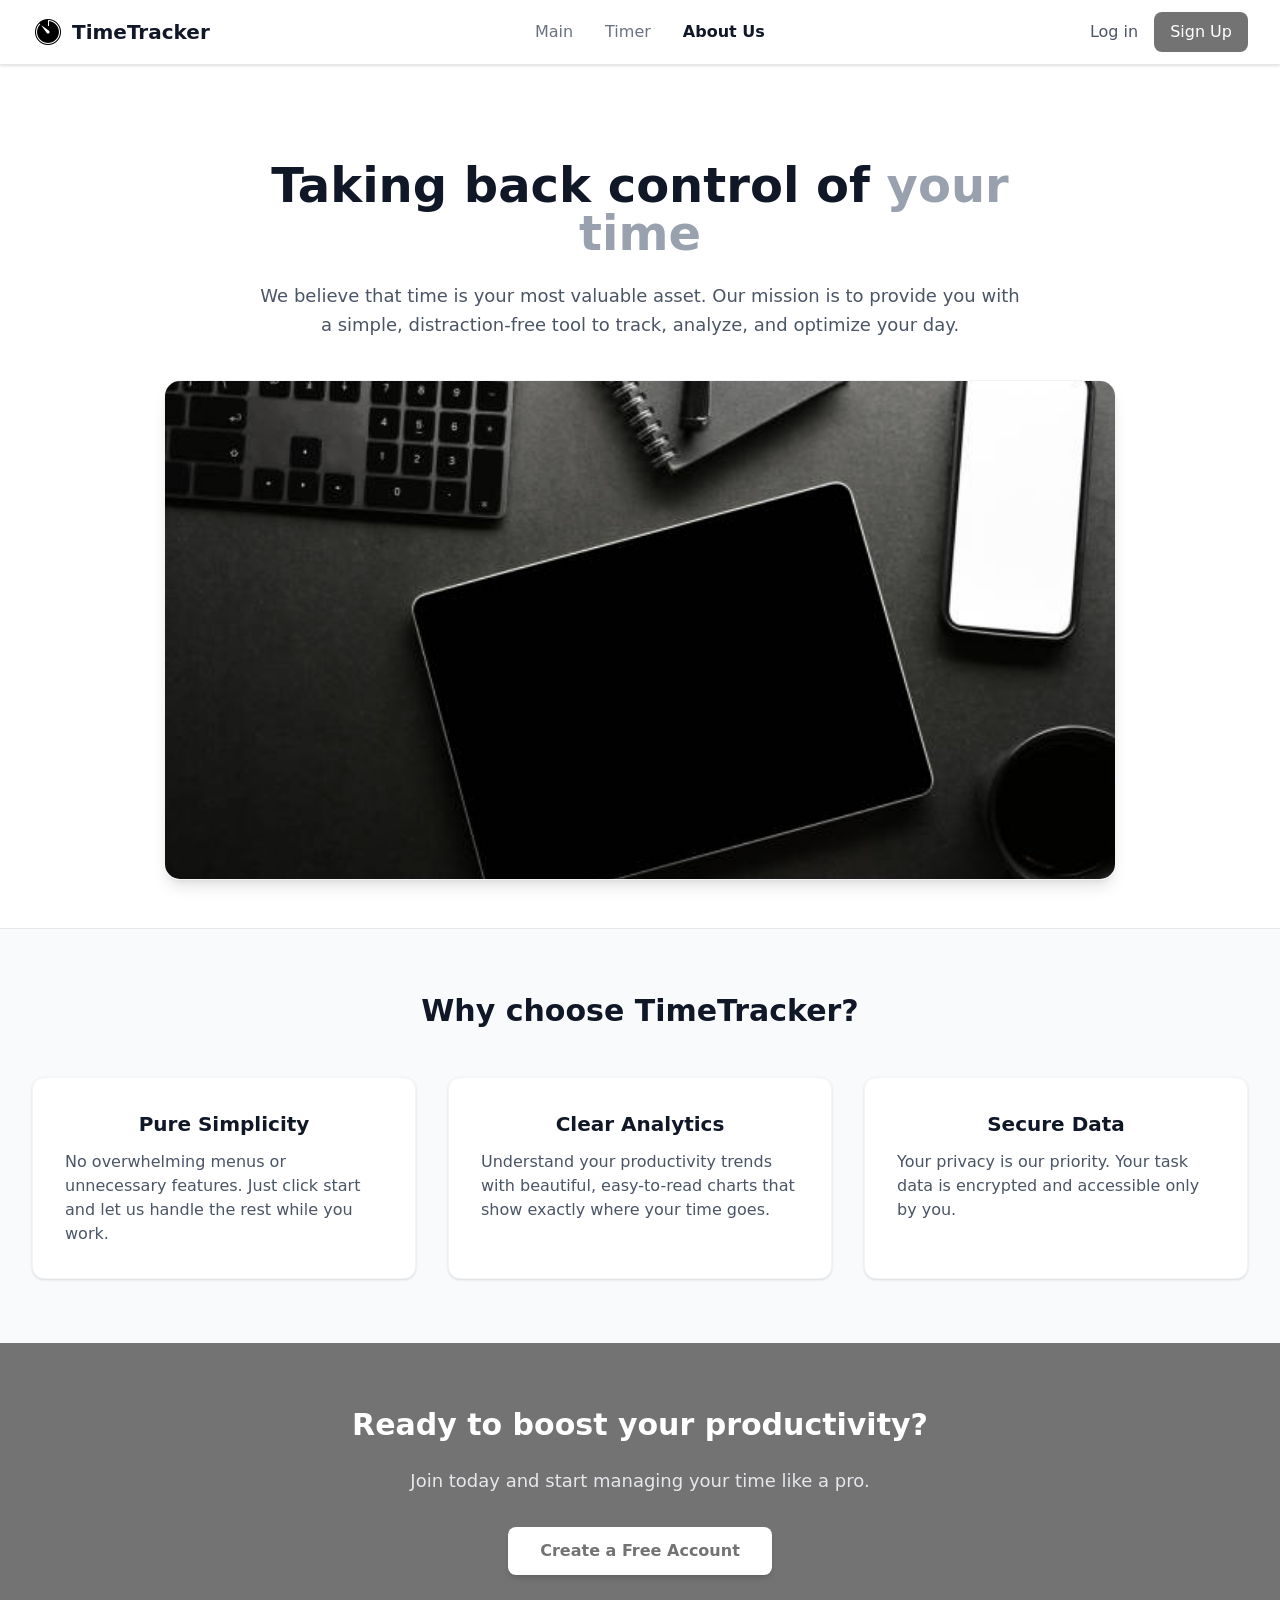
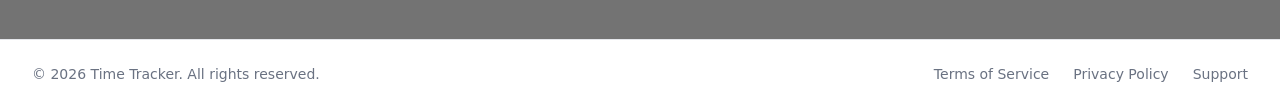
==== commit 025f893d: "Editing files path" ====
--- a/about.html
+++ b/about.html
@@ -14,7 +14,7 @@
                 
                 <div class="flex items-center gap-2 cursor-pointer">
                     <a href="index.html" class="flex items-center gap-2 hover:opacity-80 transition duration-200">
-                        <img src="/src/timer.png" alt="TimeTracker" class="w-8 h-8 object-contain">
+                        <img src="timer.png" alt="TimeTracker" class="w-8 h-8 object-contain">
                         <span class="font-bold text-xl text-gray-900">TimeTracker</span>
                     </a>
                 </div>
@@ -47,7 +47,7 @@
             </div>
 
             <div class="max-w-5xl mx-auto px-4 sm:px-7 lg:px-9">
-                <img src="/src/bg_about.jpg" alt="Team workspace" class="w-full h-auto max-h-[500px] object-cover rounded-2xl shadow-lg border border-gray-100">
+                <img src="bg_about.jpg" alt="Team workspace" class="w-full h-auto max-h-[500px] object-cover rounded-2xl shadow-lg border border-gray-100">
             </div>
         </section>
 
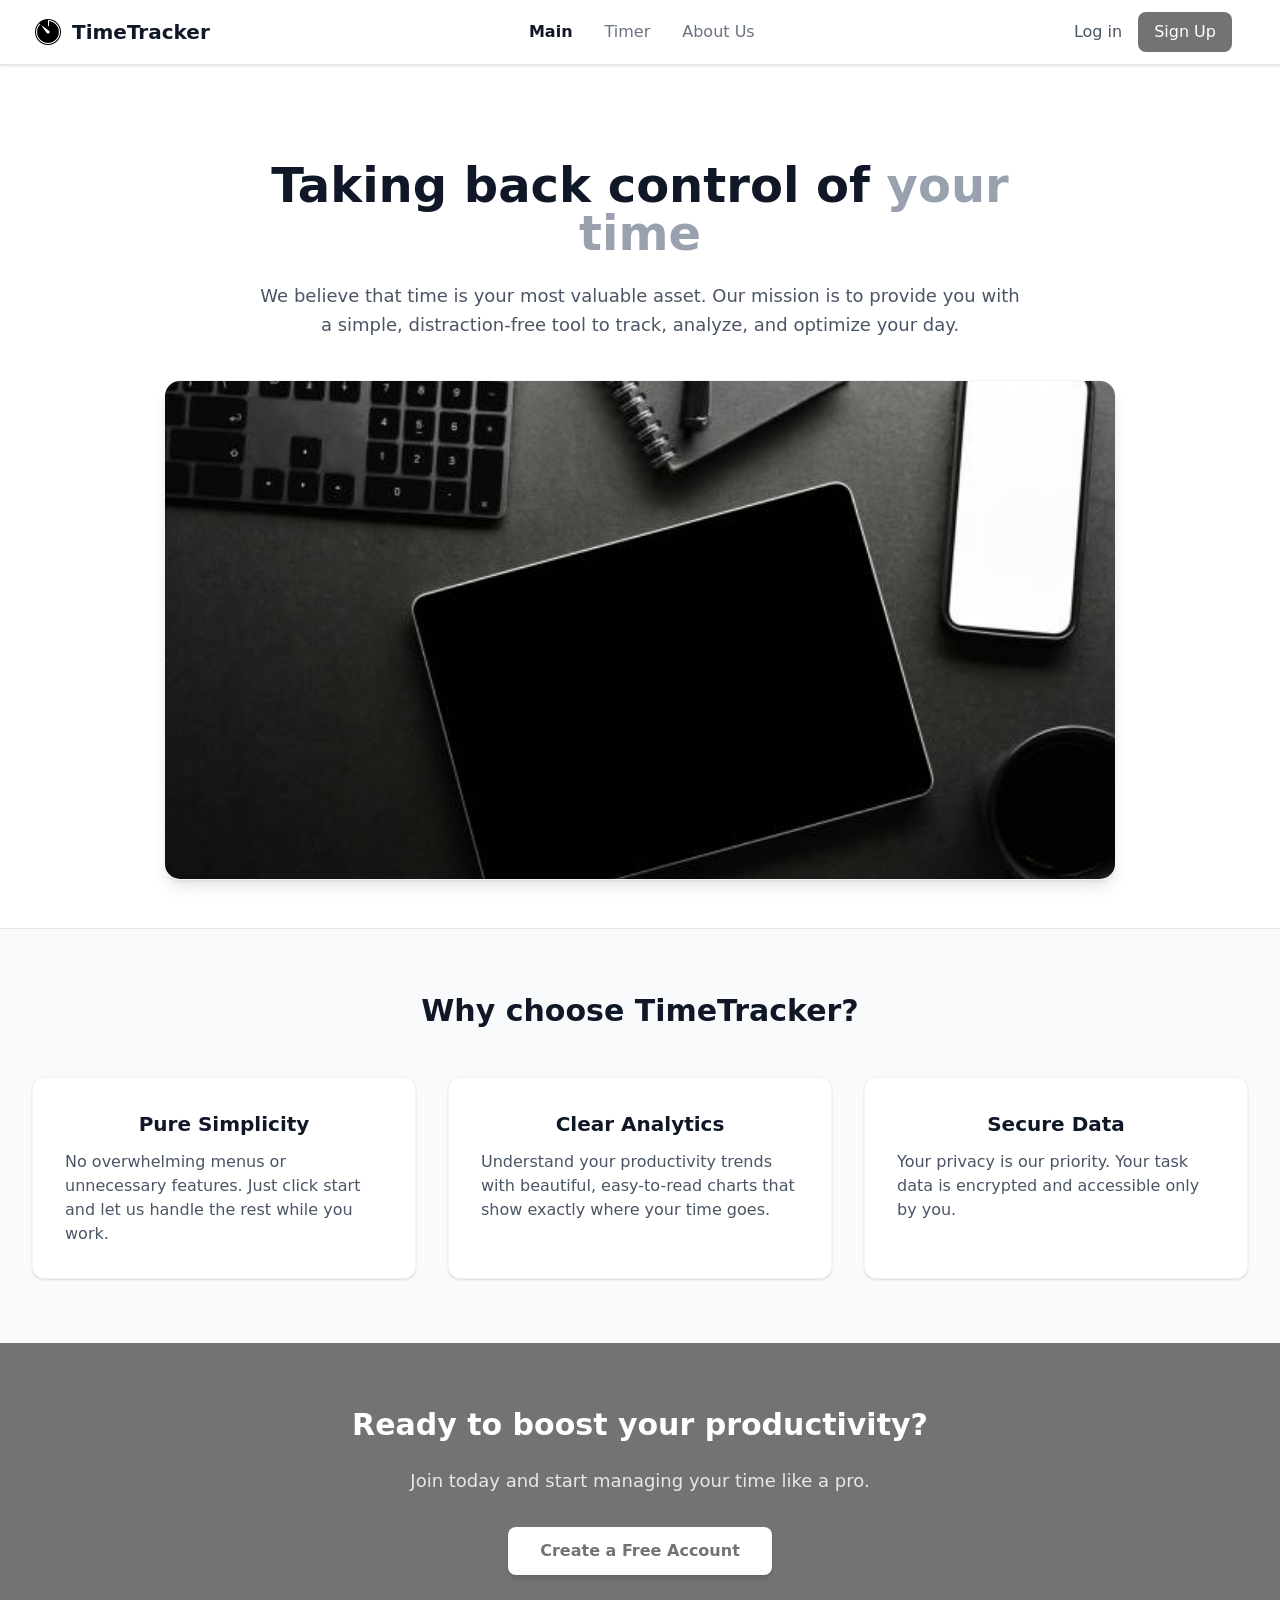
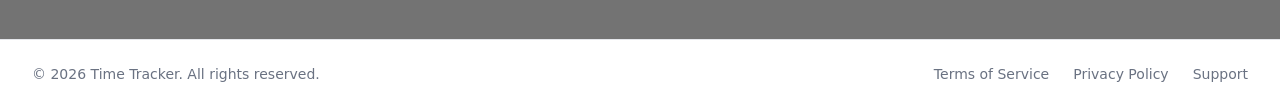
==== commit 8c4cc94b: "Adding hamburger menu" ====
--- a/about.html
+++ b/about.html
@@ -8,7 +8,7 @@
 </head>
 <body class="bg-gray-50 flex flex-col min-h-screen text-gray-800">
 
-    <header class="bg-white border-b border-gray-200 shadow-sm sticky top-0 z-10">
+<header class="bg-white border-b border-gray-200 shadow-sm sticky top-0 z-20">
         <div class="max-w-7xl mx-auto px-4 sm:px-6 lg:px-8">
             <div class="flex justify-between items-center h-16">
                 
@@ -20,16 +20,29 @@
                 </div>
 
                 <nav class="hidden md:flex space-x-8">
-                    <a href="index.html" class="text-gray-500 hover:text-gray-900 font-medium transition duration-200">Main</a>
+                    <a href="index.html" class="text-gray-900 font-bold transition duration-200">Main</a>
                     <a href="timer.html" class="text-gray-500 hover:text-gray-900 font-medium transition duration-200">Timer</a>
-                    <a href="about.html" class="text-gray-900 font-bold transition duration-200">About Us</a>
+                    <a href="about.html" class="text-gray-500 hover:text-gray-900 font-medium transition duration-200">About Us</a>
                 </nav>
 
                 <div class="flex items-center space-x-4">
                     <a href="log_in.html" class="text-gray-600 hover:text-primary font-medium transition duration-200 hidden sm:block">Log in</a>
                     <a href="register.html" class="bg-primary text-white font-medium px-4 py-2 rounded-lg hover:bg-primaryHover transition duration-200">Sign Up</a>
+                    
+                    <button id="menu-btn" class="md:hidden flex items-center p-2 focus:outline-none">
+                        <img src="hamburger.png" alt="Open Menu" class="w-6 h-6 object-contain">
+                    </button>
                 </div>
 
+            </div>
+        </div>
+
+        <div id="mobile-menu" class="hidden md:hidden bg-white border-b border-gray-200 absolute w-full left-0 shadow-lg">
+            <div class="px-4 pt-2 pb-4 space-y-2">
+                <a href="index.html" class="block px-3 py-2 text-gray-900 font-bold bg-gray-50 rounded-md">Main</a>
+                <a href="timer.html" class="block px-3 py-2 text-gray-500 hover:text-gray-900 hover:bg-gray-100 rounded-md font-medium">Timer</a>
+                <a href="about.html" class="block px-3 py-2 text-gray-500 hover:text-gray-900 hover:bg-gray-100 rounded-md font-medium">About Us</a>
+                <a href="log_in.html" class="block px-3 py-2 text-gray-500 hover:text-gray-900 hover:bg-gray-100 rounded-md font-medium sm:hidden">Log in</a>
             </div>
         </div>
     </header>
@@ -99,5 +112,11 @@
         </div>
     </footer>
 
+    <script>
+        document.getElementById('menu-btn').addEventListener('click', () => {
+            document.getElementById('mobile-menu').classList.toggle('hidden');
+        });
+    </script>
+
 </body>
 </html>
--- a/output.css
+++ b/output.css
@@ -68,6 +68,7 @@
     --font-weight-extrabold: 800;
     --tracking-wider: 0.05em;
     --leading-relaxed: 1.625;
+    --radius-md: 0.375rem;
     --radius-lg: 0.5rem;
     --radius-xl: 0.75rem;
     --radius-2xl: 1rem;
@@ -232,30 +233,33 @@
   }
 }
 @layer utilities {
+  .absolute {
+    position: absolute;
+  }
   .sticky {
     position: sticky;
   }
   .start {
     inset-inline-start: var(--spacing);
   }
-  .end {
-    inset-inline-end: var(--spacing);
-  }
   .top-0 {
     top: calc(var(--spacing) * 0);
   }
+  .left-0 {
+    left: calc(var(--spacing) * 0);
+  }
   .z-10 {
     z-index: 10;
   }
+  .z-20 {
+    z-index: 20;
+  }
   .mx-auto {
     margin-inline: auto;
   }
   .my-8 {
     margin-block: calc(var(--spacing) * 8);
   }
-  .mt-1 {
-    margin-top: calc(var(--spacing) * 1);
-  }
   .mt-2 {
     margin-top: calc(var(--spacing) * 2);
   }
@@ -265,12 +269,6 @@
   .mt-6 {
     margin-top: calc(var(--spacing) * 6);
   }
-  .mt-8 {
-    margin-top: calc(var(--spacing) * 8);
-  }
-  .mt-12 {
-    margin-top: calc(var(--spacing) * 12);
-  }
   .mt-auto {
     margin-top: auto;
   }
@@ -295,9 +293,6 @@
   .mb-12 {
     margin-bottom: calc(var(--spacing) * 12);
   }
-  .mb-20 {
-    margin-bottom: calc(var(--spacing) * 20);
-  }
   .ml-2 {
     margin-left: calc(var(--spacing) * 2);
   }
@@ -316,24 +311,18 @@
   .inline-block {
     display: inline-block;
   }
-  .inline-flex {
-    display: inline-flex;
-  }
-  .table {
-    display: table;
-  }
   .h-4 {
     height: calc(var(--spacing) * 4);
   }
   .h-5 {
     height: calc(var(--spacing) * 5);
   }
+  .h-6 {
+    height: calc(var(--spacing) * 6);
+  }
   .h-8 {
     height: calc(var(--spacing) * 8);
   }
-  .h-12 {
-    height: calc(var(--spacing) * 12);
-  }
   .h-16 {
     height: calc(var(--spacing) * 16);
   }
@@ -343,51 +332,30 @@
   .h-32 {
     height: calc(var(--spacing) * 32);
   }
-  .h-64 {
-    height: calc(var(--spacing) * 64);
-  }
   .h-auto {
     height: auto;
   }
-  .h-full {
-    height: 100%;
-  }
-  .max-h-\[400px\] {
-    max-height: 400px;
-  }
   .max-h-\[500px\] {
     max-height: 500px;
   }
-  .max-h-\[600px\] {
-    max-height: 600px;
-  }
-  .max-h-\[700px\] {
-    max-height: 700px;
-  }
-  .min-h-\[300px\] {
-    min-height: 300px;
-  }
   .min-h-\[400px\] {
     min-height: 400px;
   }
   .min-h-screen {
     min-height: 100vh;
   }
-  .w-1 {
-    width: calc(var(--spacing) * 1);
-  }
   .w-1\/3 {
     width: calc(1 / 3 * 100%);
   }
   .w-4 {
     width: calc(var(--spacing) * 4);
   }
+  .w-6 {
+    width: calc(var(--spacing) * 6);
+  }
   .w-8 {
     width: calc(var(--spacing) * 8);
   }
-  .w-12 {
-    width: calc(var(--spacing) * 12);
-  }
   .w-24 {
     width: calc(var(--spacing) * 24);
   }
@@ -415,12 +383,6 @@
   .max-w-md {
     max-width: var(--container-md);
   }
-  .max-w-xl {
-    max-width: var(--container-xl);
-  }
-  .flex-shrink {
-    flex-shrink: 1;
-  }
   .flex-shrink-0 {
     flex-shrink: 0;
   }
@@ -433,9 +395,6 @@
   .cursor-pointer {
     cursor: pointer;
   }
-  .resize {
-    resize: both;
-  }
   .grid-cols-1 {
     grid-template-columns: repeat(1, minmax(0, 1fr));
   }
@@ -448,9 +407,6 @@
   .items-start {
     align-items: flex-start;
   }
-  .items-stretch {
-    align-items: stretch;
-  }
   .justify-between {
     justify-content: space-between;
   }
@@ -469,8 +425,12 @@
   .gap-8 {
     gap: calc(var(--spacing) * 8);
   }
-  .gap-12 {
-    gap: calc(var(--spacing) * 12);
+  .space-y-2 {
+    :where(& > :not(:last-child)) {
+      --tw-space-y-reverse: 0;
+      margin-block-start: calc(calc(var(--spacing) * 2) * var(--tw-space-y-reverse));
+      margin-block-end: calc(calc(var(--spacing) * 2) * calc(1 - var(--tw-space-y-reverse)));
+    }
   }
   .space-x-4 {
     :where(& > :not(:last-child)) {
@@ -514,6 +474,9 @@
   .rounded-lg {
     border-radius: var(--radius-lg);
   }
+  .rounded-md {
+    border-radius: var(--radius-md);
+  }
   .rounded-xl {
     border-radius: var(--radius-xl);
   }
@@ -537,9 +500,6 @@
     --tw-border-style: none;
     border-style: none;
   }
-  .border-black {
-    border-color: var(--color-black);
-  }
   .border-gray-100 {
     border-color: var(--color-gray-100);
   }
@@ -551,27 +511,6 @@
   }
   .border-gray-600 {
     border-color: var(--color-gray-600);
-  }
-  .border-gray-800 {
-    border-color: var(--color-gray-800);
-  }
-  .border-red-500 {
-    border-color: var(--color-red-500);
-  }
-  .border-red-500\/50 {
-    border-color: color-mix(in srgb, oklch(63.7% 0.237 25.331) 50%, transparent);
-    @supports (color: color-mix(in lab, red, red)) {
-      border-color: color-mix(in oklab, var(--color-red-500) 50%, transparent);
-    }
-  }
-  .border-slate-600 {
-    border-color: var(--color-slate-600);
-  }
-  .border-slate-700 {
-    border-color: var(--color-slate-700);
-  }
-  .border-slate-800 {
-    border-color: var(--color-slate-800);
   }
   .border-white {
     border-color: var(--color-white);
@@ -582,59 +521,20 @@
       border-color: color-mix(in oklab, var(--color-white) 50%, transparent);
     }
   }
-  .border-zinc-500 {
-    border-color: var(--color-zinc-500);
-  }
   .border-zinc-700 {
     border-color: var(--color-zinc-700);
   }
-  .border-zinc-800 {
-    border-color: var(--color-zinc-800);
-  }
   .bg-black {
     background-color: var(--color-black);
   }
   .bg-gray-50 {
     background-color: var(--color-gray-50);
   }
-  .bg-gray-100 {
-    background-color: var(--color-gray-100);
-  }
   .bg-gray-200 {
     background-color: var(--color-gray-200);
   }
-  .bg-gray-300 {
-    background-color: var(--color-gray-300);
-  }
-  .bg-gray-500 {
-    background-color: var(--color-gray-500);
-  }
-  .bg-gray-700 {
-    background-color: var(--color-gray-700);
-  }
-  .bg-gray-800 {
-    background-color: var(--color-gray-800);
-  }
-  .bg-green-100 {
-    background-color: var(--color-green-100);
-  }
   .bg-primary {
     background-color: var(--color-primary);
-  }
-  .bg-red-500 {
-    background-color: var(--color-red-500);
-  }
-  .bg-red-500\/10 {
-    background-color: color-mix(in srgb, oklch(63.7% 0.237 25.331) 10%, transparent);
-    @supports (color: color-mix(in lab, red, red)) {
-      background-color: color-mix(in oklab, var(--color-red-500) 10%, transparent);
-    }
-  }
-  .bg-slate-800 {
-    background-color: var(--color-slate-800);
-  }
-  .bg-slate-900 {
-    background-color: var(--color-slate-900);
   }
   .bg-white {
     background-color: var(--color-white);
@@ -645,9 +545,6 @@
       background-color: color-mix(in oklab, var(--color-white) 40%, transparent);
     }
   }
-  .bg-yellow-500 {
-    background-color: var(--color-yellow-500);
-  }
   .bg-cover {
     background-size: cover;
   }
@@ -666,23 +563,20 @@
   .object-cover {
     object-fit: cover;
   }
+  .p-2 {
+    padding: calc(var(--spacing) * 2);
+  }
   .p-4 {
     padding: calc(var(--spacing) * 4);
   }
-  .p-6 {
-    padding: calc(var(--spacing) * 6);
-  }
   .p-8 {
     padding: calc(var(--spacing) * 8);
   }
   .p-10 {
     padding: calc(var(--spacing) * 10);
   }
-  .px-2 {
-    padding-inline: calc(var(--spacing) * 2);
-  }
-  .px-2\.5 {
-    padding-inline: calc(var(--spacing) * 2.5);
+  .px-3 {
+    padding-inline: calc(var(--spacing) * 3);
   }
   .px-4 {
     padding-inline: calc(var(--spacing) * 4);
@@ -696,18 +590,9 @@
   .px-10 {
     padding-inline: calc(var(--spacing) * 10);
   }
-  .py-0 {
-    padding-block: calc(var(--spacing) * 0);
-  }
-  .py-0\.5 {
-    padding-block: calc(var(--spacing) * 0.5);
-  }
   .py-2 {
     padding-block: calc(var(--spacing) * 2);
   }
-  .py-2\.5 {
-    padding-block: calc(var(--spacing) * 2.5);
-  }
   .py-3 {
     padding-block: calc(var(--spacing) * 3);
   }
@@ -732,8 +617,14 @@
   .py-16 {
     padding-block: calc(var(--spacing) * 16);
   }
+  .pt-2 {
+    padding-top: calc(var(--spacing) * 2);
+  }
   .pt-16 {
     padding-top: calc(var(--spacing) * 16);
+  }
+  .pb-4 {
+    padding-bottom: calc(var(--spacing) * 4);
   }
   .pb-12 {
     padding-bottom: calc(var(--spacing) * 12);
@@ -806,9 +697,6 @@
     --tw-tracking: var(--tracking-wider);
     letter-spacing: var(--tracking-wider);
   }
-  .whitespace-nowrap {
-    white-space: nowrap;
-  }
   .text-black {
     color: var(--color-black);
   }
@@ -833,45 +721,24 @@
   .text-gray-900 {
     color: var(--color-gray-900);
   }
-  .text-green-800 {
-    color: var(--color-green-800);
-  }
   .text-primary {
     color: var(--color-primary);
   }
-  .text-red-500 {
-    color: var(--color-red-500);
-  }
-  .text-slate-100 {
-    color: var(--color-slate-100);
-  }
   .text-white {
     color: var(--color-white);
   }
   .uppercase {
     text-transform: uppercase;
-  }
-  .underline {
-    text-decoration-line: underline;
   }
   .placeholder-gray-500 {
     &::placeholder {
       color: var(--color-gray-500);
     }
   }
-  .placeholder-slate-400 {
-    &::placeholder {
-      color: var(--color-slate-400);
-    }
-  }
   .shadow-2xl {
     --tw-shadow: 0 25px 50px -12px var(--tw-shadow-color, rgb(0 0 0 / 0.25));
     box-shadow: var(--tw-inset-shadow), var(--tw-inset-ring-shadow), var(--tw-ring-offset-shadow), var(--tw-ring-shadow), var(--tw-shadow);
   }
-  .shadow-\[0_0_20px_rgba\(79\,70\,229\,0\.4\)\] {
-    --tw-shadow: 0 0 20px var(--tw-shadow-color, rgba(79,70,229,0.4));
-    box-shadow: var(--tw-inset-shadow), var(--tw-inset-ring-shadow), var(--tw-ring-offset-shadow), var(--tw-ring-shadow), var(--tw-shadow);
-  }
   .shadow-\[0_0_20px_rgba\(255\,255\,255\,0\.1\)\] {
     --tw-shadow: 0 0 20px var(--tw-shadow-color, rgba(255,255,255,0.1));
     box-shadow: var(--tw-inset-shadow), var(--tw-inset-ring-shadow), var(--tw-ring-offset-shadow), var(--tw-ring-shadow), var(--tw-shadow);
@@ -891,10 +758,6 @@
   .shadow-xl {
     --tw-shadow: 0 20px 25px -5px var(--tw-shadow-color, rgb(0 0 0 / 0.1)), 0 8px 10px -6px var(--tw-shadow-color, rgb(0 0 0 / 0.1));
     box-shadow: var(--tw-inset-shadow), var(--tw-inset-ring-shadow), var(--tw-ring-offset-shadow), var(--tw-ring-shadow), var(--tw-shadow);
-  }
-  .outline {
-    outline-style: var(--tw-outline-style);
-    outline-width: 1px;
   }
   .drop-shadow-lg {
     --tw-drop-shadow-size: drop-shadow(0 4px 4px var(--tw-drop-shadow-color, rgb(0 0 0 / 0.15)));
@@ -906,18 +769,11 @@
     --tw-drop-shadow: drop-shadow(var(--drop-shadow-sm));
     filter: var(--tw-blur,) var(--tw-brightness,) var(--tw-contrast,) var(--tw-grayscale,) var(--tw-hue-rotate,) var(--tw-invert,) var(--tw-saturate,) var(--tw-sepia,) var(--tw-drop-shadow,);
   }
-  .filter {
-    filter: var(--tw-blur,) var(--tw-brightness,) var(--tw-contrast,) var(--tw-grayscale,) var(--tw-hue-rotate,) var(--tw-invert,) var(--tw-saturate,) var(--tw-sepia,) var(--tw-drop-shadow,);
-  }
   .backdrop-blur-sm {
     --tw-backdrop-blur: blur(var(--blur-sm));
     -webkit-backdrop-filter: var(--tw-backdrop-blur,) var(--tw-backdrop-brightness,) var(--tw-backdrop-contrast,) var(--tw-backdrop-grayscale,) var(--tw-backdrop-hue-rotate,) var(--tw-backdrop-invert,) var(--tw-backdrop-opacity,) var(--tw-backdrop-saturate,) var(--tw-backdrop-sepia,);
     backdrop-filter: var(--tw-backdrop-blur,) var(--tw-backdrop-brightness,) var(--tw-backdrop-contrast,) var(--tw-backdrop-grayscale,) var(--tw-backdrop-hue-rotate,) var(--tw-backdrop-invert,) var(--tw-backdrop-opacity,) var(--tw-backdrop-saturate,) var(--tw-backdrop-sepia,);
   }
-  .backdrop-filter {
-    -webkit-backdrop-filter: var(--tw-backdrop-blur,) var(--tw-backdrop-brightness,) var(--tw-backdrop-contrast,) var(--tw-backdrop-grayscale,) var(--tw-backdrop-hue-rotate,) var(--tw-backdrop-invert,) var(--tw-backdrop-opacity,) var(--tw-backdrop-saturate,) var(--tw-backdrop-sepia,);
-    backdrop-filter: var(--tw-backdrop-blur,) var(--tw-backdrop-brightness,) var(--tw-backdrop-contrast,) var(--tw-backdrop-grayscale,) var(--tw-backdrop-hue-rotate,) var(--tw-backdrop-invert,) var(--tw-backdrop-opacity,) var(--tw-backdrop-saturate,) var(--tw-backdrop-sepia,);
-  }
   .transition {
     transition-property: color, background-color, border-color, outline-color, text-decoration-color, fill, stroke, --tw-gradient-from, --tw-gradient-via, --tw-gradient-to, opacity, box-shadow, transform, translate, scale, rotate, filter, -webkit-backdrop-filter, backdrop-filter, display, content-visibility, overlay, pointer-events;
     transition-timing-function: var(--tw-ease, var(--default-transition-timing-function));
@@ -936,6 +792,11 @@
     --tw-duration: 300ms;
     transition-duration: 300ms;
   }
+  .peer-checked\:block {
+    &:is(:where(.peer):checked ~ *) {
+      display: block;
+    }
+  }
   .hover\:border-white {
     &:hover {
       @media (hover: hover) {
@@ -964,13 +825,6 @@
       }
     }
   }
-  .hover\:bg-gray-900 {
-    &:hover {
-      @media (hover: hover) {
-        background-color: var(--color-gray-900);
-      }
-    }
-  }
   .hover\:bg-primaryHover {
     &:hover {
       @media (hover: hover) {
@@ -978,20 +832,6 @@
       }
     }
   }
-  .hover\:bg-red-500 {
-    &:hover {
-      @media (hover: hover) {
-        background-color: var(--color-red-500);
-      }
-    }
-  }
-  .hover\:bg-red-600 {
-    &:hover {
-      @media (hover: hover) {
-        background-color: var(--color-red-600);
-      }
-    }
-  }
   .hover\:bg-white {
     &:hover {
       @media (hover: hover) {
@@ -999,13 +839,6 @@
       }
     }
   }
-  .hover\:bg-yellow-600 {
-    &:hover {
-      @media (hover: hover) {
-        background-color: var(--color-yellow-600);
-      }
-    }
-  }
   .hover\:text-black {
     &:hover {
       @media (hover: hover) {
@@ -1034,13 +867,6 @@
       }
     }
   }
-  .hover\:text-white {
-    &:hover {
-      @media (hover: hover) {
-        color: var(--color-white);
-      }
-    }
-  }
   .hover\:underline {
     &:hover {
       @media (hover: hover) {
@@ -1059,14 +885,6 @@
     &:hover {
       @media (hover: hover) {
         --tw-shadow: 0 0 25px var(--tw-shadow-color, rgba(255,255,255,0.2));
-        box-shadow: var(--tw-inset-shadow), var(--tw-inset-ring-shadow), var(--tw-ring-offset-shadow), var(--tw-ring-shadow), var(--tw-shadow);
-      }
-    }
-  }
-  .hover\:shadow-\[0_0_30px_rgba\(79\,70\,229\,0\.6\)\] {
-    &:hover {
-      @media (hover: hover) {
-        --tw-shadow: 0 0 30px var(--tw-shadow-color, rgba(79,70,229,0.6));
         box-shadow: var(--tw-inset-shadow), var(--tw-inset-ring-shadow), var(--tw-ring-offset-shadow), var(--tw-ring-shadow), var(--tw-shadow);
       }
     }
@@ -1147,6 +965,11 @@
       display: block;
     }
   }
+  .sm\:hidden {
+    @media (width >= 40rem) {
+      display: none;
+    }
+  }
   .sm\:w-1\/4 {
     @media (width >= 40rem) {
       width: calc(1 / 4 * 100%);
@@ -1167,16 +990,6 @@
       padding-inline: calc(var(--spacing) * 7);
     }
   }
-  .sm\:px-8 {
-    @media (width >= 40rem) {
-      padding-inline: calc(var(--spacing) * 8);
-    }
-  }
-  .sm\:px-9 {
-    @media (width >= 40rem) {
-      padding-inline: calc(var(--spacing) * 9);
-    }
-  }
   .md\:mt-0 {
     @media (width >= 48rem) {
       margin-top: calc(var(--spacing) * 0);
@@ -1187,19 +1000,9 @@
       display: flex;
     }
   }
-  .md\:h-80 {
+  .md\:hidden {
     @media (width >= 48rem) {
-      height: calc(var(--spacing) * 80);
-    }
-  }
-  .md\:min-h-0 {
-    @media (width >= 48rem) {
-      min-height: calc(var(--spacing) * 0);
-    }
-  }
-  .md\:w-1\/2 {
-    @media (width >= 48rem) {
-      width: calc(1 / 2 * 100%);
+      display: none;
     }
   }
   .md\:grid-cols-3 {
@@ -1207,19 +1010,9 @@
       grid-template-columns: repeat(3, minmax(0, 1fr));
     }
   }
-  .md\:grid-cols-4 {
-    @media (width >= 48rem) {
-      grid-template-columns: repeat(4, minmax(0, 1fr));
-    }
-  }
   .md\:flex-row {
     @media (width >= 48rem) {
       flex-direction: row;
-    }
-  }
-  .md\:py-24 {
-    @media (width >= 48rem) {
-      padding-block: calc(var(--spacing) * 24);
     }
   }
   .md\:pt-24 {
@@ -1233,12 +1026,6 @@
       line-height: var(--tw-leading, var(--text-5xl--line-height));
     }
   }
-  .md\:text-8xl {
-    @media (width >= 48rem) {
-      font-size: var(--text-8xl);
-      line-height: var(--tw-leading, var(--text-8xl--line-height));
-    }
-  }
   .md\:text-xl {
     @media (width >= 48rem) {
       font-size: var(--text-xl);
@@ -1270,16 +1057,11 @@
       padding-inline: calc(var(--spacing) * 9);
     }
   }
-  .lg\:px-10 {
-    @media (width >= 64rem) {
-      padding-inline: calc(var(--spacing) * 10);
-    }
-  }
-  .lg\:px-11 {
-    @media (width >= 64rem) {
-      padding-inline: calc(var(--spacing) * 11);
-    }
-  }
+}
+@property --tw-space-y-reverse {
+  syntax: "*";
+  inherits: false;
+  initial-value: 0;
 }
 @property --tw-space-x-reverse {
   syntax: "*";
@@ -1367,11 +1149,6 @@
   syntax: "*";
   inherits: false;
   initial-value: 0 0 #0000;
-}
-@property --tw-outline-style {
-  syntax: "*";
-  inherits: false;
-  initial-value: solid;
 }
 @property --tw-blur {
   syntax: "*";
@@ -1469,6 +1246,7 @@
 @layer properties {
   @supports ((-webkit-hyphens: none) and (not (margin-trim: inline))) or ((-moz-orient: inline) and (not (color:rgb(from red r g b)))) {
     *, ::before, ::after, ::backdrop {
+      --tw-space-y-reverse: 0;
       --tw-space-x-reverse: 0;
       --tw-border-style: solid;
       --tw-leading: initial;
@@ -1488,7 +1266,6 @@
       --tw-ring-offset-width: 0px;
       --tw-ring-offset-color: #fff;
       --tw-ring-offset-shadow: 0 0 #0000;
-      --tw-outline-style: solid;
       --tw-blur: initial;
       --tw-brightness: initial;
       --tw-contrast: initial;
